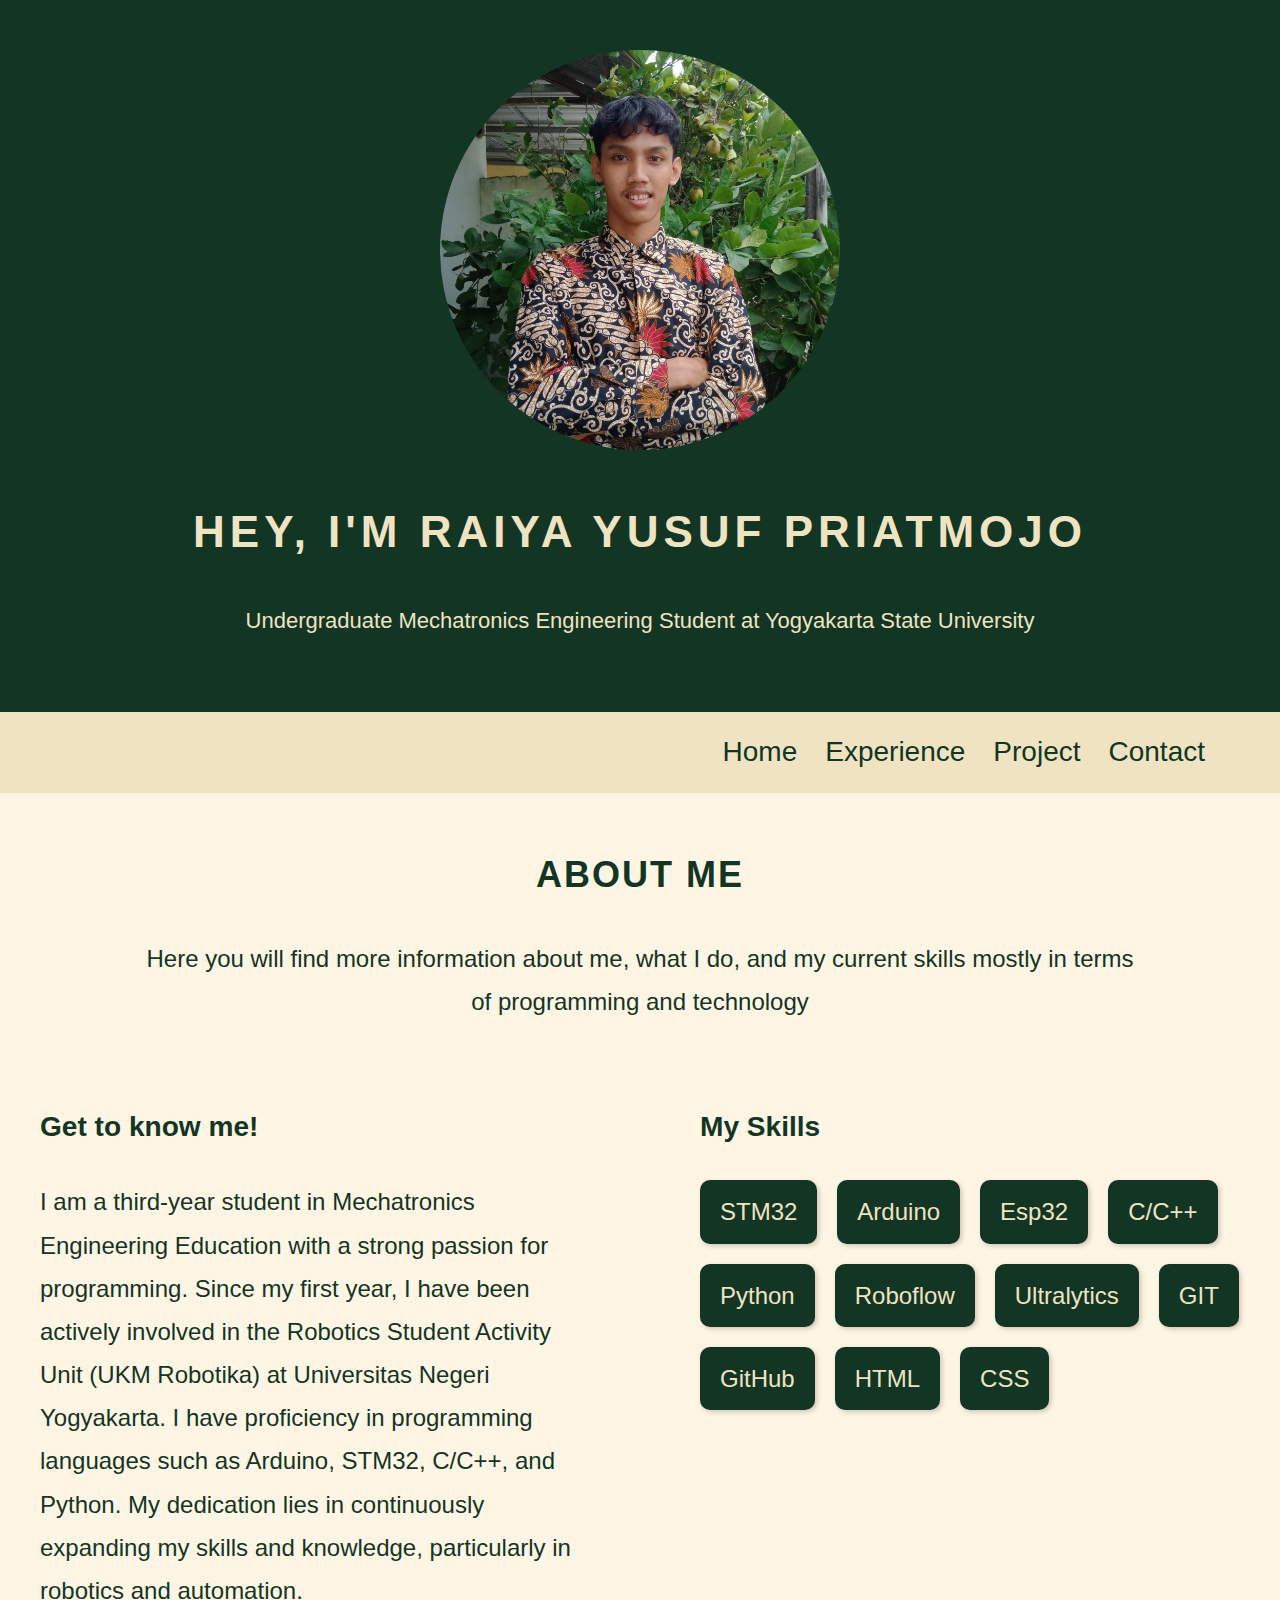
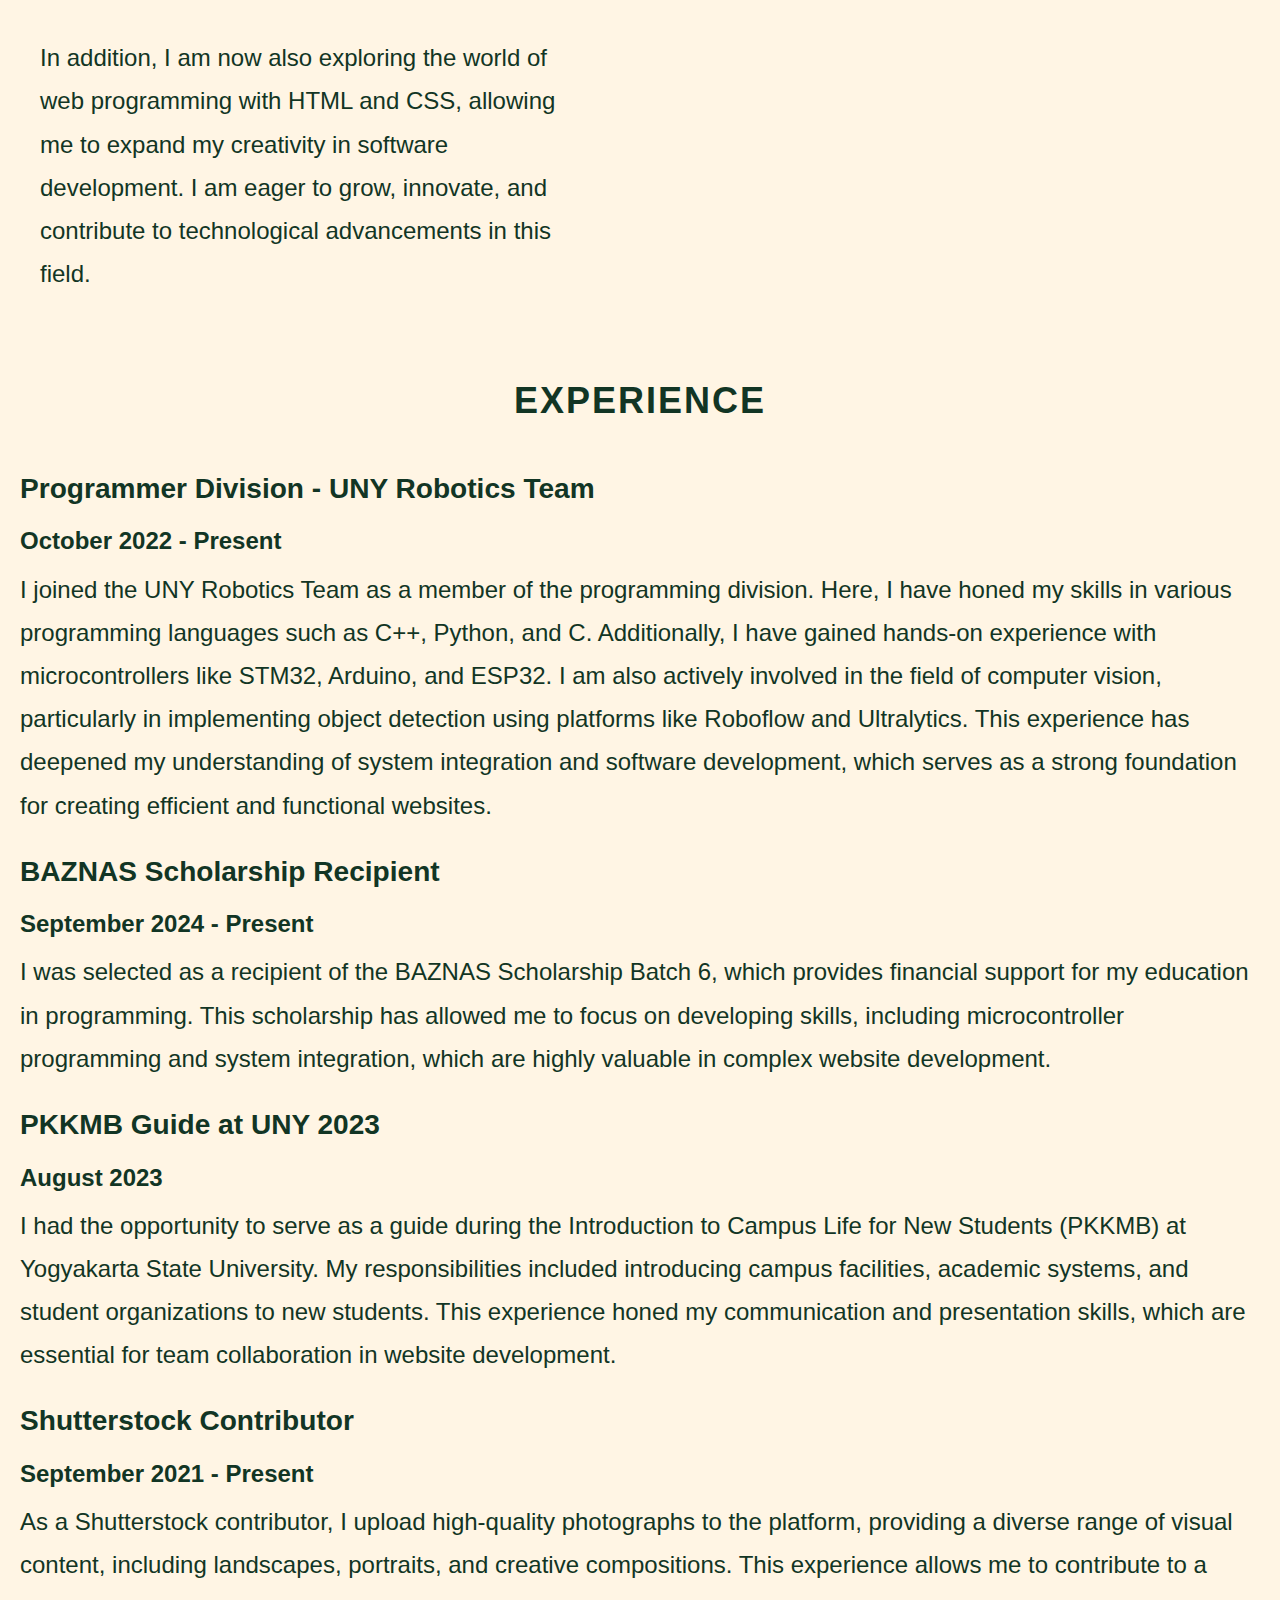
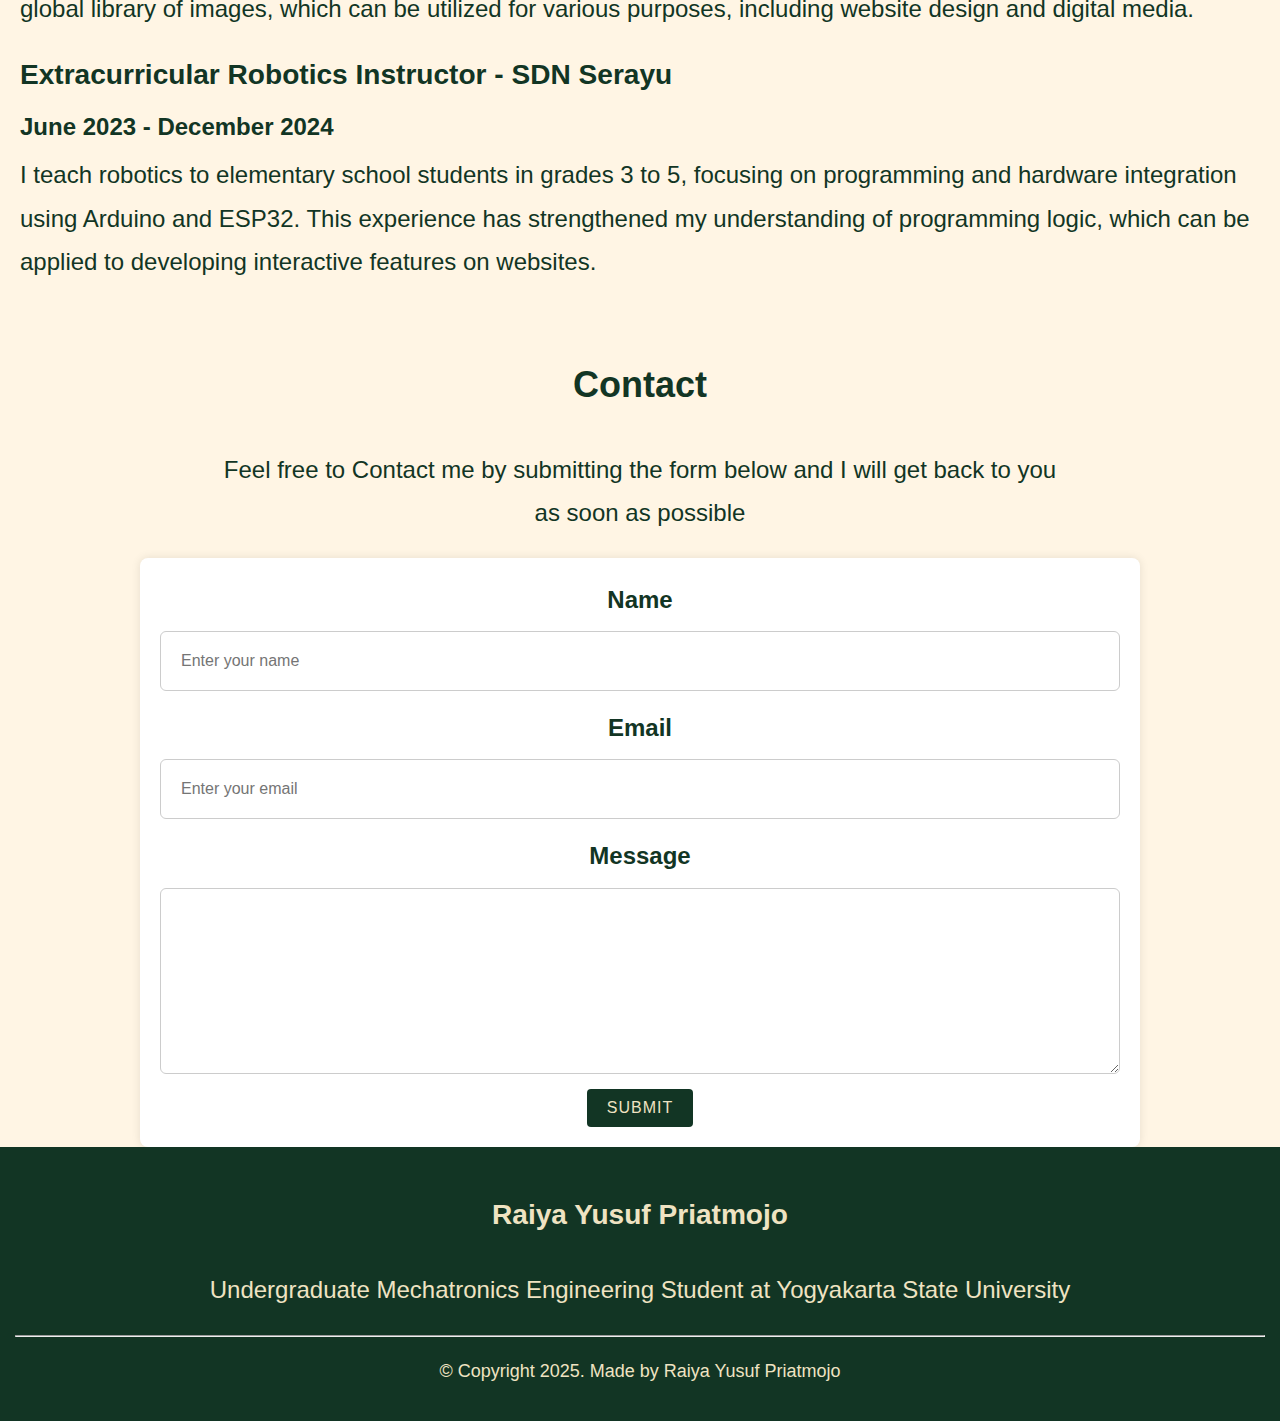
==== TugasAkhirPortofolio/index.html @ 65254d88 "first bgtt" ====
<!DOCTYPE html>
<html lang="en">
  <head>
    <meta charset="UTF-8" />
    <meta name="viewport" content="width=device-width, initial-scale=1.0" />
    <title>Portofolio Yusuf</title>
    <link rel="stylesheet" href="assets\css\styles.css" />
  </head>
  <!-- ################## -->
  <body>
    <header>
      <div class="jumbotron">
        <img src="assets\img\yusuf.jpg" id="profileYusuf" />
        <h1 id="nama">Hey, i'm Raiya Yusuf Priatmojo</h1>
        <p>
          Undergraduate Mechatronics Engineering Student at Yogyakarta State
          University
        </p>
      </div>

      <nav>
        <ul>
          <li><a href="#home">Home</a></li>
          <li><a href="#experience">Experience</a></li>
          <li><a href="#project">Project</a></li>
          <li><a href="#contact">Contact</a></li>
        </ul>
      </nav>
    </header>

    <!-- ---------------- -->

    <main>
      <div id="content">
        <article class="about">
          <div id="aboutMe">
            <h2>About Me</h2>
            <p>
              Here you will find more information about me, what I do, and my
              current skills mostly in terms <br />
              of programming and technology
            </p>
          </div>
          <div class="about-container">
            <div id="getToKnowMe">
              <h3>Get to know me!</h3>
              <p>
                I am a third-year student in Mechatronics Engineering Education
                with a strong passion for programming. Since my first year, I
                have been actively involved in the Robotics Student Activity
                Unit (UKM Robotika) at Universitas Negeri Yogyakarta. I have
                proficiency in programming languages such as Arduino, STM32,
                C/C++, and Python. My dedication lies in continuously expanding
                my skills and knowledge, particularly in robotics and
                automation.
              </p>
              <p>
                In addition, I am now also exploring the world of web
                programming with HTML and CSS, allowing me to expand my
                creativity in software development. I am eager to grow,
                innovate, and contribute to technological advancements in this
                field.
              </p>
            </div>
            <div class="skills">
              <h3>My Skills</h3>
              <div class="skill-box">
                <span>STM32</span>
                <span>Arduino</span>
                <span>Esp32</span>
                <span>C/C++</span>
                <span>Python</span>
                <span>Roboflow</span>
                <span>Ultralytics</span>
                <span>GIT</span>
                <span>GitHub</span>
                <span>HTML</span>
                <span>CSS</span>
              </div>
            </div>
          </div>
        </article>
        <!--  -->
        <article id="experience">
          <h2>Experience</h2>
          <h3>Programmer Division - UNY Robotics Team</h3>
          <h4>October 2022 - Present</h4>
          <p>
            I joined the UNY Robotics Team as a member of the programming
            division. Here, I have honed my skills in various programming
            languages such as C++, Python, and C. Additionally, I have gained
            hands-on experience with microcontrollers like STM32, Arduino, and
            ESP32. I am also actively involved in the field of computer vision,
            particularly in implementing object detection using platforms like
            Roboflow and Ultralytics. This experience has deepened my
            understanding of system integration and software development, which
            serves as a strong foundation for creating efficient and functional
            websites.
          </p>
          <h3>BAZNAS Scholarship Recipient</h3>
          <h4>September 2024 - Present</h4>
          <p>
            I was selected as a recipient of the BAZNAS Scholarship Batch 6,
            which provides financial support for my education in programming.
            This scholarship has allowed me to focus on developing skills,
            including microcontroller programming and system integration, which
            are highly valuable in complex website development.
          </p>
          <h3>PKKMB Guide at UNY 2023</h3>
          <h4>August 2023</h4>
          <p>
            I had the opportunity to serve as a guide during the Introduction to
            Campus Life for New Students (PKKMB) at Yogyakarta State University.
            My responsibilities included introducing campus facilities, academic
            systems, and student organizations to new students. This experience
            honed my communication and presentation skills, which are essential
            for team collaboration in website development.
          </p>
          <h3>Shutterstock Contributor</h3>
          <h4>September 2021 - Present</h4>
          <p>
            As a Shutterstock contributor, I upload high-quality photographs to
            the platform, providing a diverse range of visual content, including
            landscapes, portraits, and creative compositions. This experience
            allows me to contribute to a global library of images, which can be
            utilized for various purposes, including website design and digital
            media.
          </p>
          <h3>Extracurricular Robotics Instructor - SDN Serayu</h3>
          <h4>June 2023 - December 2024</h4>
          <p>
            I teach robotics to elementary school students in grades 3 to 5,
            focusing on programming and hardware integration using Arduino and
            ESP32. This experience has strengthened my understanding of
            programming logic, which can be applied to developing interactive
            features on websites.
          </p>
        </article>
      </div>
      <!--  -->
      <aside>
        <article id="contact">
          <div class="contactAwal">
            <h2>Contact</h2>
            <p>
              Feel free to Contact me by submitting the form below and I will
              get back to you <br />as soon as possible
            </p>
            <div class="formPertanyaan">
              <form action="">
                <label for="name">Name</label>
                <input
                  type="text"
                  id="name"
                  name="name"
                  placeholder="Enter your name"
                />
                <label for="email">Email</label>
                <input
                  type="text"
                  id="email"
                  name="email"
                  placeholder="Enter your email"
                />
                <label for="message">Message</label>
                <textarea
                  type="text"
                  id="message"
                  name="message"
                  placeholder="Enter your message"
                  rows="8"
                >
                </textarea>
                <button type="submit">Submit</button>
              </form>
            </div>
          </div>
        </article>
      </aside>
    </main>

    <!-- ---------------- -->

    <footer>
      <h3>Raiya Yusuf Priatmojo</h3>
      <p>
        Undergraduate Mechatronics Engineering Student at Yogyakarta State
        University
      </p>
      <hr />
      <p class="copyright">
        &#169; Copyright 2025. Made by Raiya Yusuf Priatmojo
      </p>
    </footer>
  </body>
</html>
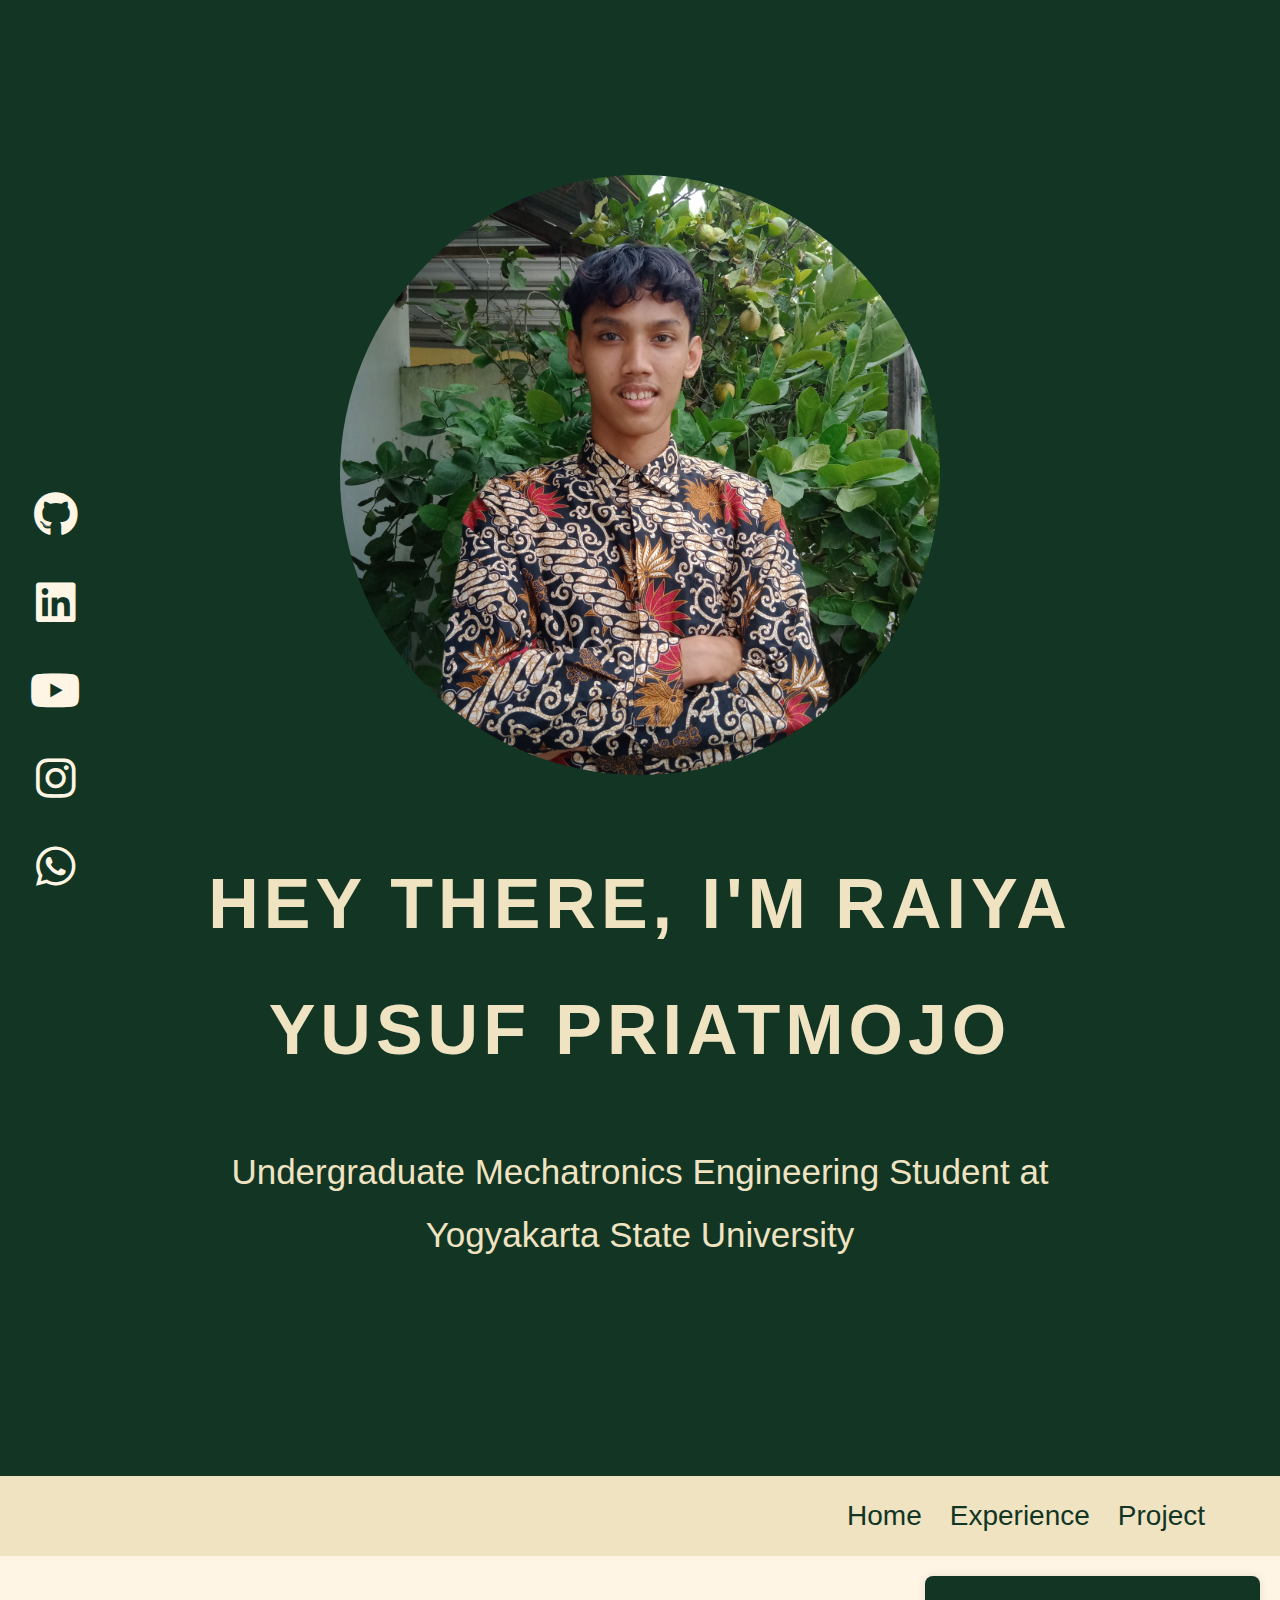
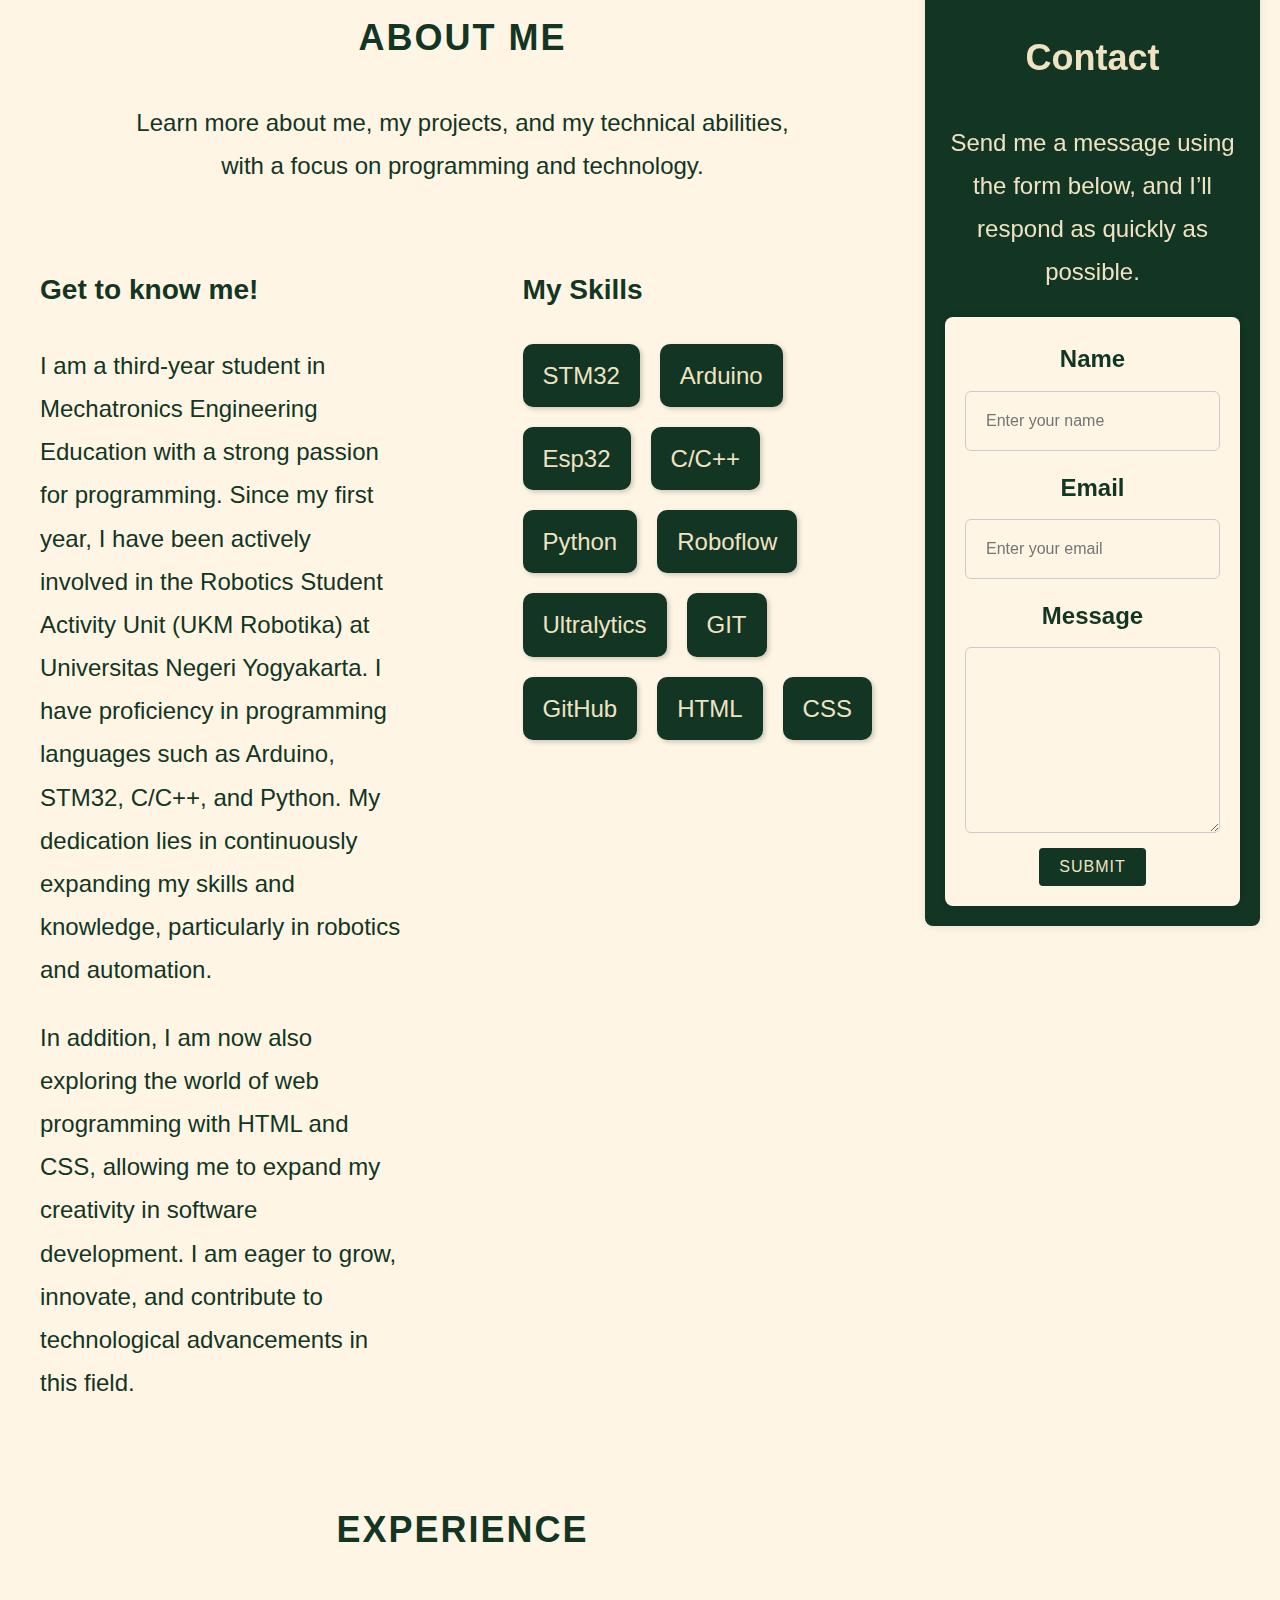
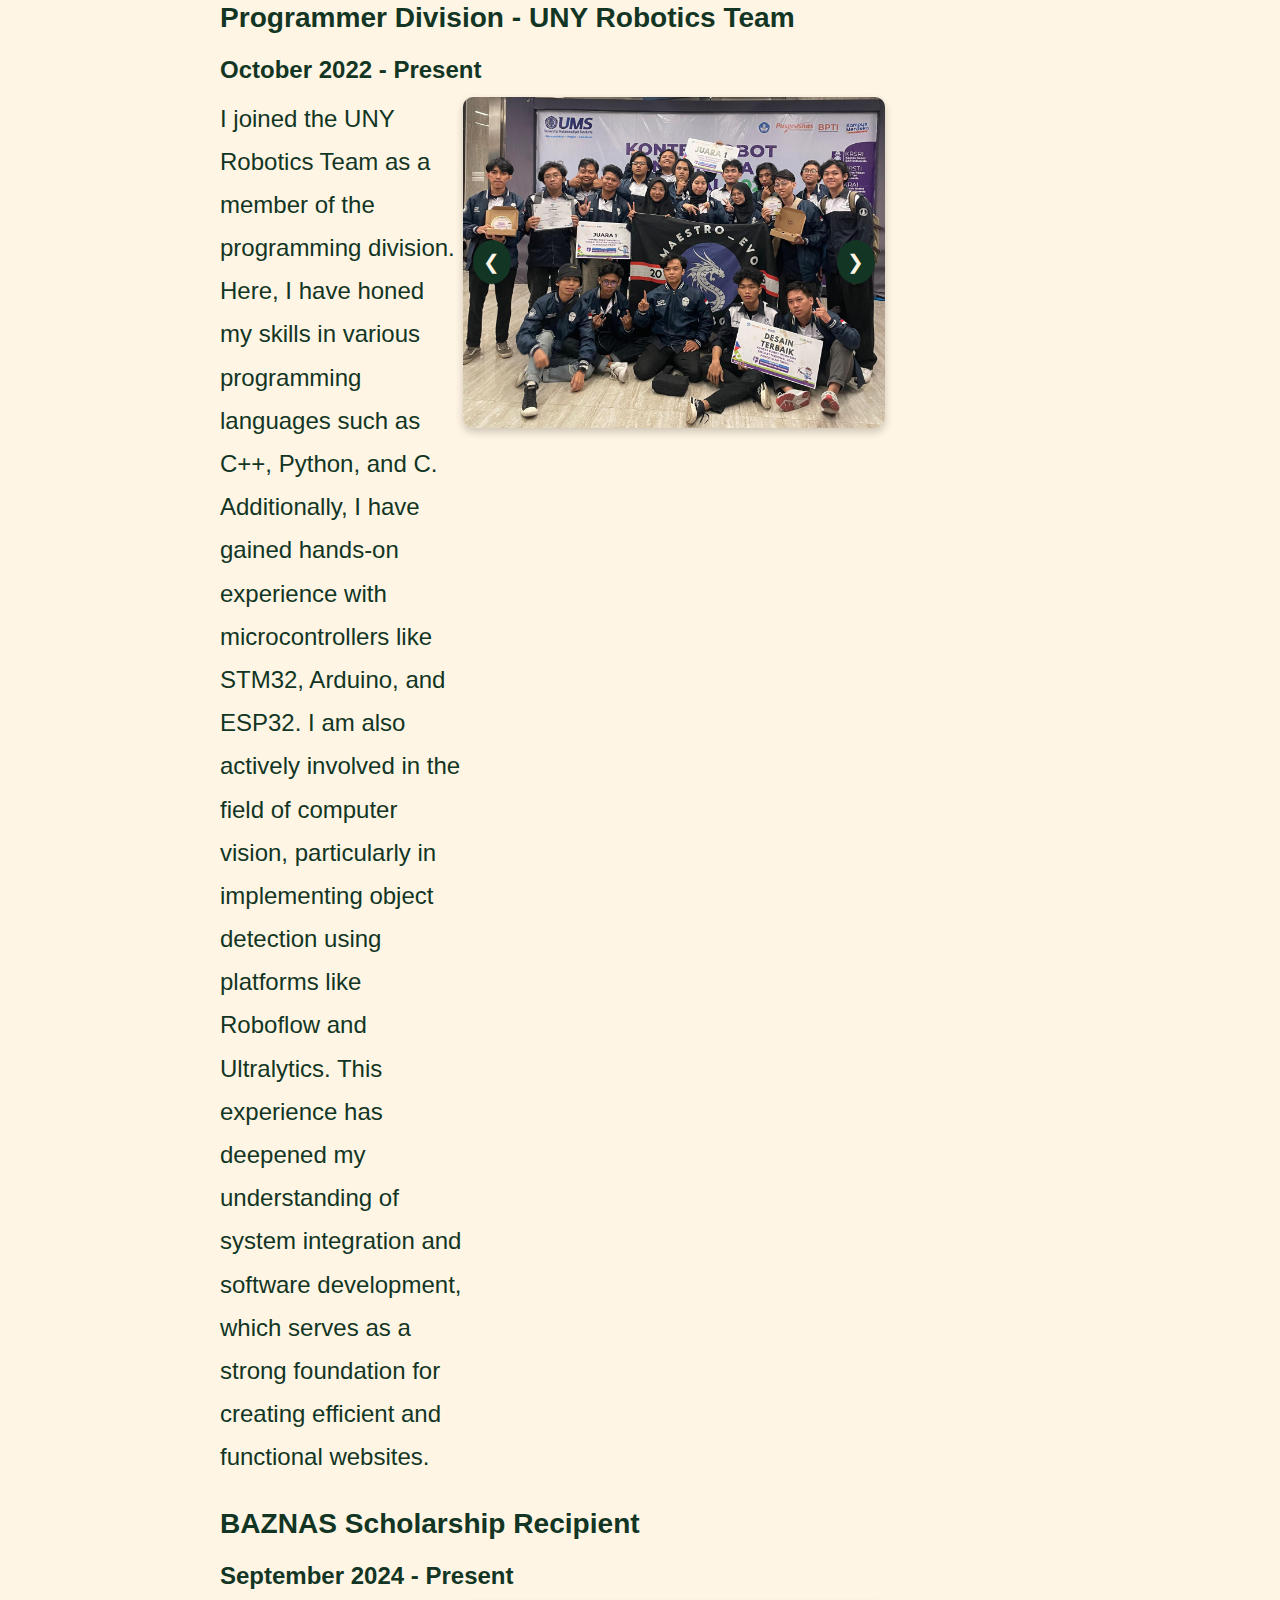
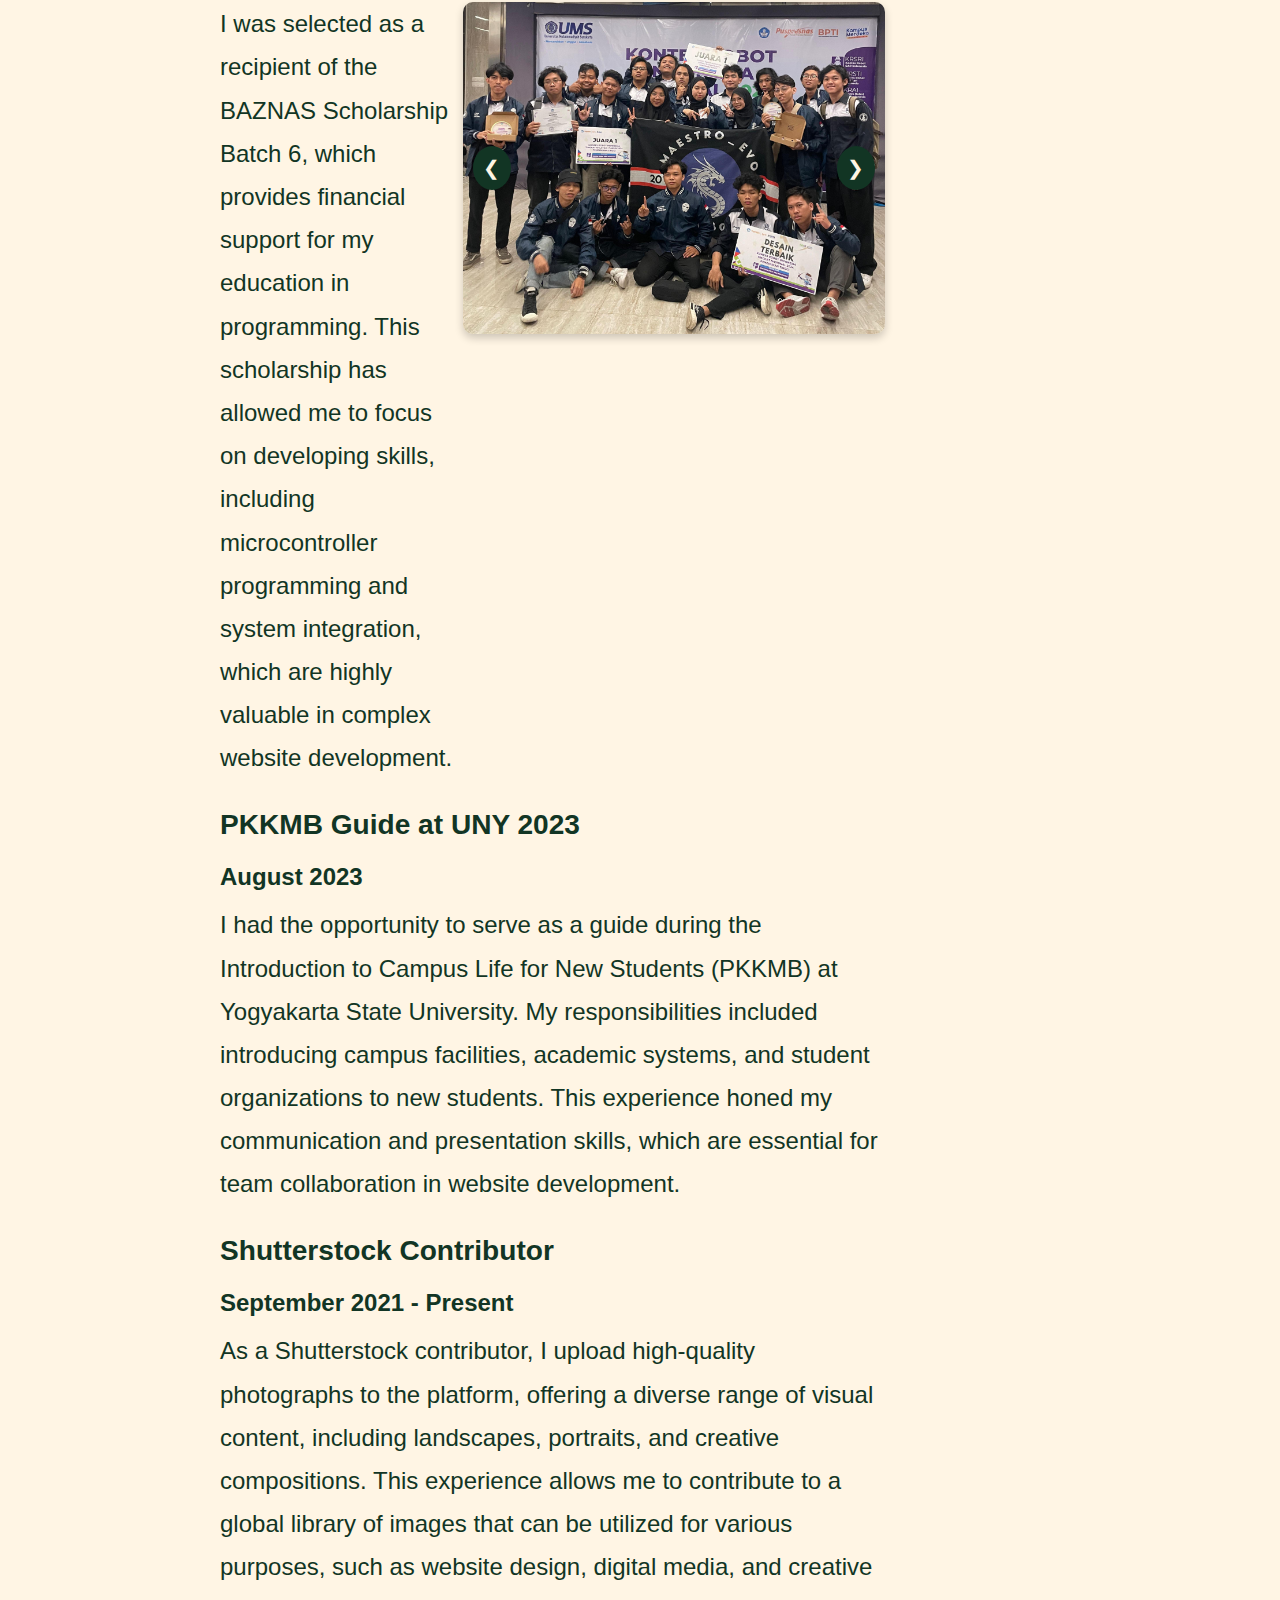
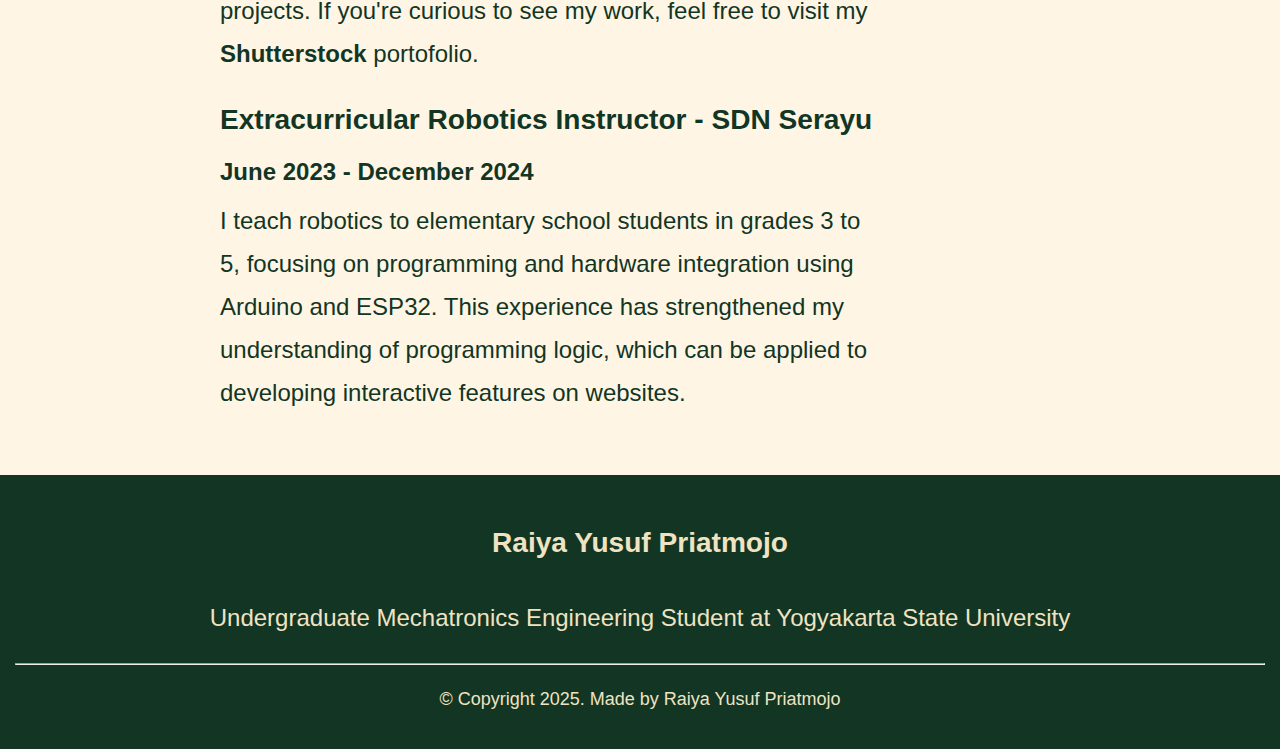
==== commit 3c89d6fb: "up foto" ====
--- a/TugasAkhirPortofolio/index.html
+++ b/TugasAkhirPortofolio/index.html
@@ -5,25 +5,33 @@
     <meta name="viewport" content="width=device-width, initial-scale=1.0" />
     <title>Portofolio Yusuf</title>
     <link rel="stylesheet" href="assets\css\styles.css" />
+    <link rel="stylesheet" href="https://cdnjs.cloudflare.com/ajax/libs/font-awesome/6.0.0/css/all.min.css">
   </head>
   <!-- ################## -->
   <body>
     <header>
       <div class="jumbotron">
+        <div class="sosialLinks">
+          <a href="https://github.com/Raiyayusuf11" target="_blank"><i class="fab fa-github"></i></a>
+          <a href="https://www.linkedin.com/in/raiya-yusuf-priatmojo" target="_blank"><i class="fab fa-linkedin"></i></a>
+          <a href="https://www.youtube.com/@raiyayusuf11" target="_blank"><i class="fab fa-youtube"></i></a>
+          <a href="https://www.instagram.com/raiyaysf_" target="_blank"><i class="fab fa-instagram"></i></a>
+          <a href="https://wa.link/gse75a" target="_blank"><i class="fab fa-whatsapp"></i></a>
+          <a href="https://www.shutterstock.com/g/Raiya_Yusuf" target="_blank"><i class="fab fa-shutterstock"></i></a>
+        </div>
         <img src="assets\img\yusuf.jpg" id="profileYusuf" />
-        <h1 id="nama">Hey, i'm Raiya Yusuf Priatmojo</h1>
+        <h1 id="nama">Hey There, i'm Raiya Yusuf Priatmojo</h1>
         <p>
-          Undergraduate Mechatronics Engineering Student at Yogyakarta State
-          University
+          Undergraduate Mechatronics Engineering Student at Yogyakarta State University
         </p>
       </div>
 
       <nav>
         <ul>
-          <li><a href="#home">Home</a></li>
+          <li><a href="#about">Home</a></li>
           <li><a href="#experience">Experience</a></li>
           <li><a href="#project">Project</a></li>
-          <li><a href="#contact">Contact</a></li>
+          <!-- <li><a href="#contact">Contact</a></li> -->
         </ul>
       </nav>
     </header>
@@ -32,13 +40,12 @@
 
     <main>
       <div id="content">
-        <article class="about">
+        <article class="about" id="about">
           <div id="aboutMe">
             <h2>About Me</h2>
             <p>
-              Here you will find more information about me, what I do, and my
-              current skills mostly in terms <br />
-              of programming and technology
+              Learn more about me, my projects, and my technical abilities,
+              <br />with a focus on programming and technology.
             </p>
           </div>
           <div class="about-container">
@@ -85,27 +92,77 @@
           <h2>Experience</h2>
           <h3>Programmer Division - UNY Robotics Team</h3>
           <h4>October 2022 - Present</h4>
-          <p>
-            I joined the UNY Robotics Team as a member of the programming
-            division. Here, I have honed my skills in various programming
-            languages such as C++, Python, and C. Additionally, I have gained
-            hands-on experience with microcontrollers like STM32, Arduino, and
-            ESP32. I am also actively involved in the field of computer vision,
-            particularly in implementing object detection using platforms like
-            Roboflow and Ultralytics. This experience has deepened my
-            understanding of system integration and software development, which
-            serves as a strong foundation for creating efficient and functional
-            websites.
-          </p>
+          <div class="experienceContent">
+            <div class="textContent">
+              <p>
+                I joined the UNY Robotics Team as a member of the programming
+                division. Here, I have honed my skills in various programming
+                languages such as C++, Python, and C. Additionally, I have gained
+                hands-on experience with microcontrollers like STM32, Arduino, and
+                ESP32. I am also actively involved in the field of computer
+                vision, particularly in implementing object detection using
+                platforms like Roboflow and Ultralytics. This experience has
+                deepened my understanding of system integration and software
+                development, which serves as a strong foundation for creating
+                efficient and functional websites.
+              </p>
+            </div>
+            <div class="sliderContainer">
+              <div class="slides">
+                <img
+                  src="assets\img\programmer1.jpg"
+                  alt="Foto Robotik 1"
+                  class="imgRobot"
+                />
+                <img
+                  src="assets\img\programmer2.jpg"
+                  alt="Foto Robotik 2"
+                  class="imgRobot"
+                />
+                <img
+                  src="assets\img\programmer3.jpg"
+                  alt="Foto Robotik 2"
+                  class="imgRobot"
+                />
+              </div>
+              <button class="prev">&#10094</button>
+              <button class="next">&#10095</button>
+            </div>
+          </div>
           <h3>BAZNAS Scholarship Recipient</h3>
           <h4>September 2024 - Present</h4>
-          <p>
-            I was selected as a recipient of the BAZNAS Scholarship Batch 6,
-            which provides financial support for my education in programming.
-            This scholarship has allowed me to focus on developing skills,
-            including microcontroller programming and system integration, which
-            are highly valuable in complex website development.
-          </p>
+          <div class="experienceContent">
+            <div class="textContent">
+              <p>
+                I was selected as a recipient of the BAZNAS Scholarship Batch 6,
+                which provides financial support for my education in programming.
+                This scholarship has allowed me to focus on developing skills,
+                including microcontroller programming and system integration, which
+                are highly valuable in complex website development.
+              </p>
+            </div>
+            <div class="sliderContainer">
+              <div class="slides">
+                <img
+                src="assets\img\programmer1.jpg"
+                alt="Foto Robotik 1"
+                class="imgRobot"
+              />
+              <img
+                src="assets\img\programmer2.jpg"
+                alt="Foto Robotik 2"
+                class="imgRobot"
+              />
+              <img
+                src="assets\img\programmer3.jpg"
+                alt="Foto Robotik 2"
+                class="imgRobot"
+              />
+              </div>
+              <button class="prev">&#10094</button>
+              <button class="next">&#10095</button>
+            </div>
+          </div>
           <h3>PKKMB Guide at UNY 2023</h3>
           <h4>August 2023</h4>
           <p>
@@ -119,12 +176,7 @@
           <h3>Shutterstock Contributor</h3>
           <h4>September 2021 - Present</h4>
           <p>
-            As a Shutterstock contributor, I upload high-quality photographs to
-            the platform, providing a diverse range of visual content, including
-            landscapes, portraits, and creative compositions. This experience
-            allows me to contribute to a global library of images, which can be
-            utilized for various purposes, including website design and digital
-            media.
+            As a Shutterstock contributor, I upload high-quality photographs to the platform, offering a diverse range of visual content, including landscapes, portraits, and creative compositions. This experience allows me to contribute to a global library of images that can be utilized for various purposes, such as website design, digital media, and creative projects. If you're curious to see my work, feel free to visit my <a href="https://www.shutterstock.com/g/Raiya_Yusuf">Shutterstock</a> portofolio.
           </p>
           <h3>Extracurricular Robotics Instructor - SDN Serayu</h3>
           <h4>June 2023 - December 2024</h4>
@@ -143,8 +195,8 @@
           <div class="contactAwal">
             <h2>Contact</h2>
             <p>
-              Feel free to Contact me by submitting the form below and I will
-              get back to you <br />as soon as possible
+              Send me a message using the form below, and I’ll respond as
+              quickly as possible.
             </p>
             <div class="formPertanyaan">
               <form action="">
@@ -192,5 +244,6 @@
         &#169; Copyright 2025. Made by Raiya Yusuf Priatmojo
       </p>
     </footer>
+    <script src="assets/js/script.js"></script>
   </body>
 </html>
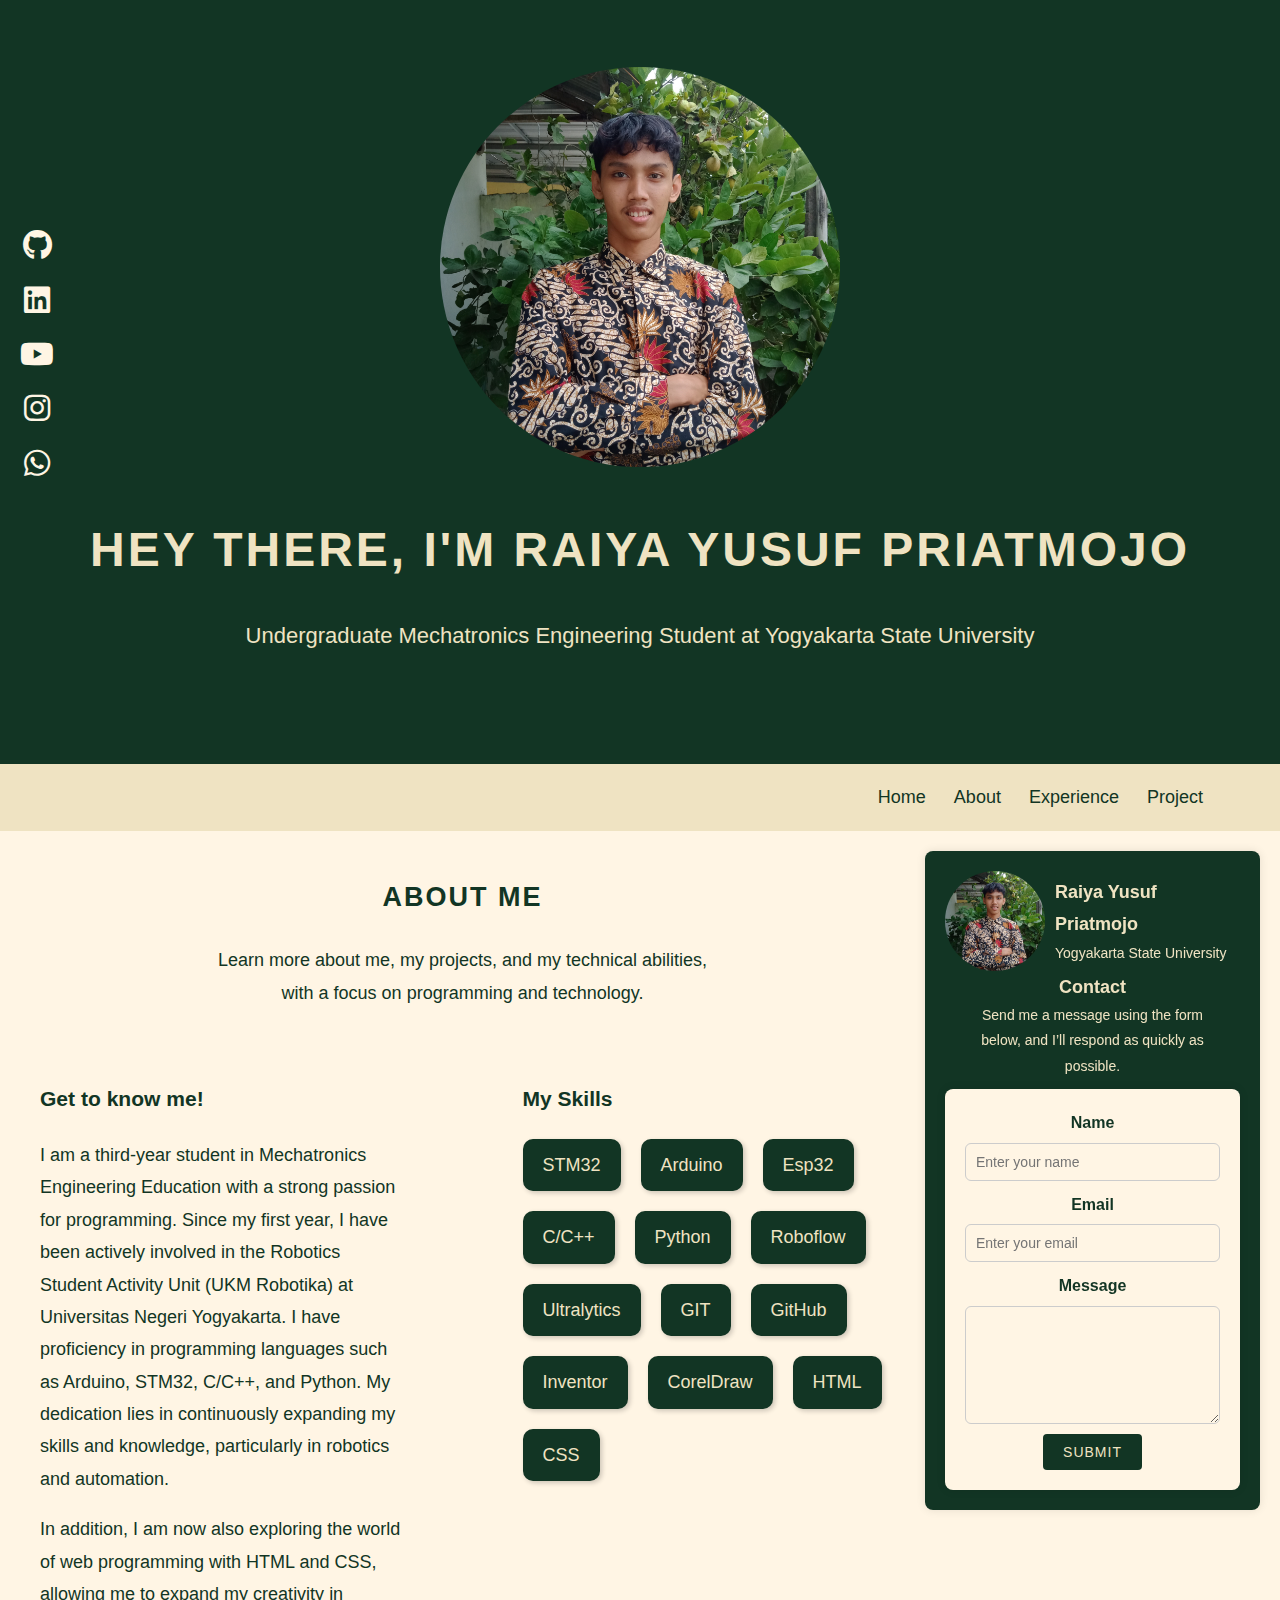
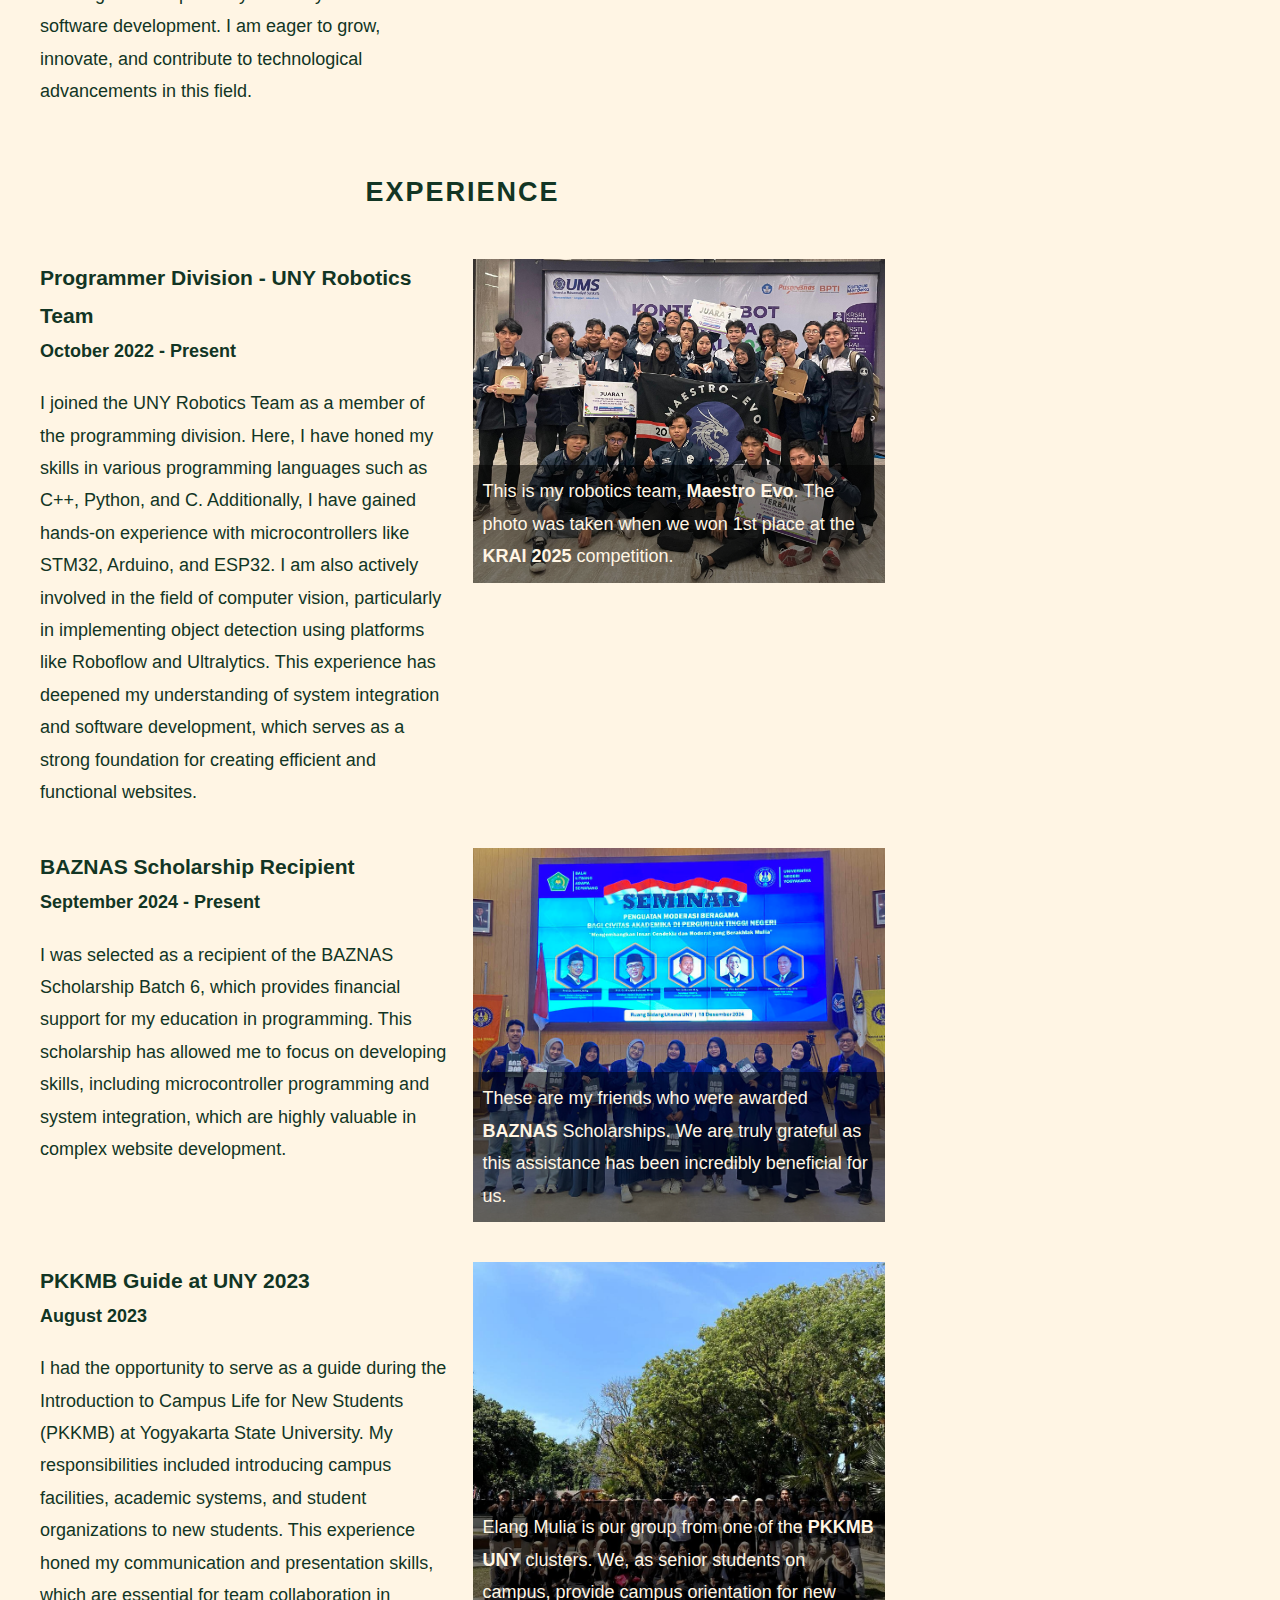
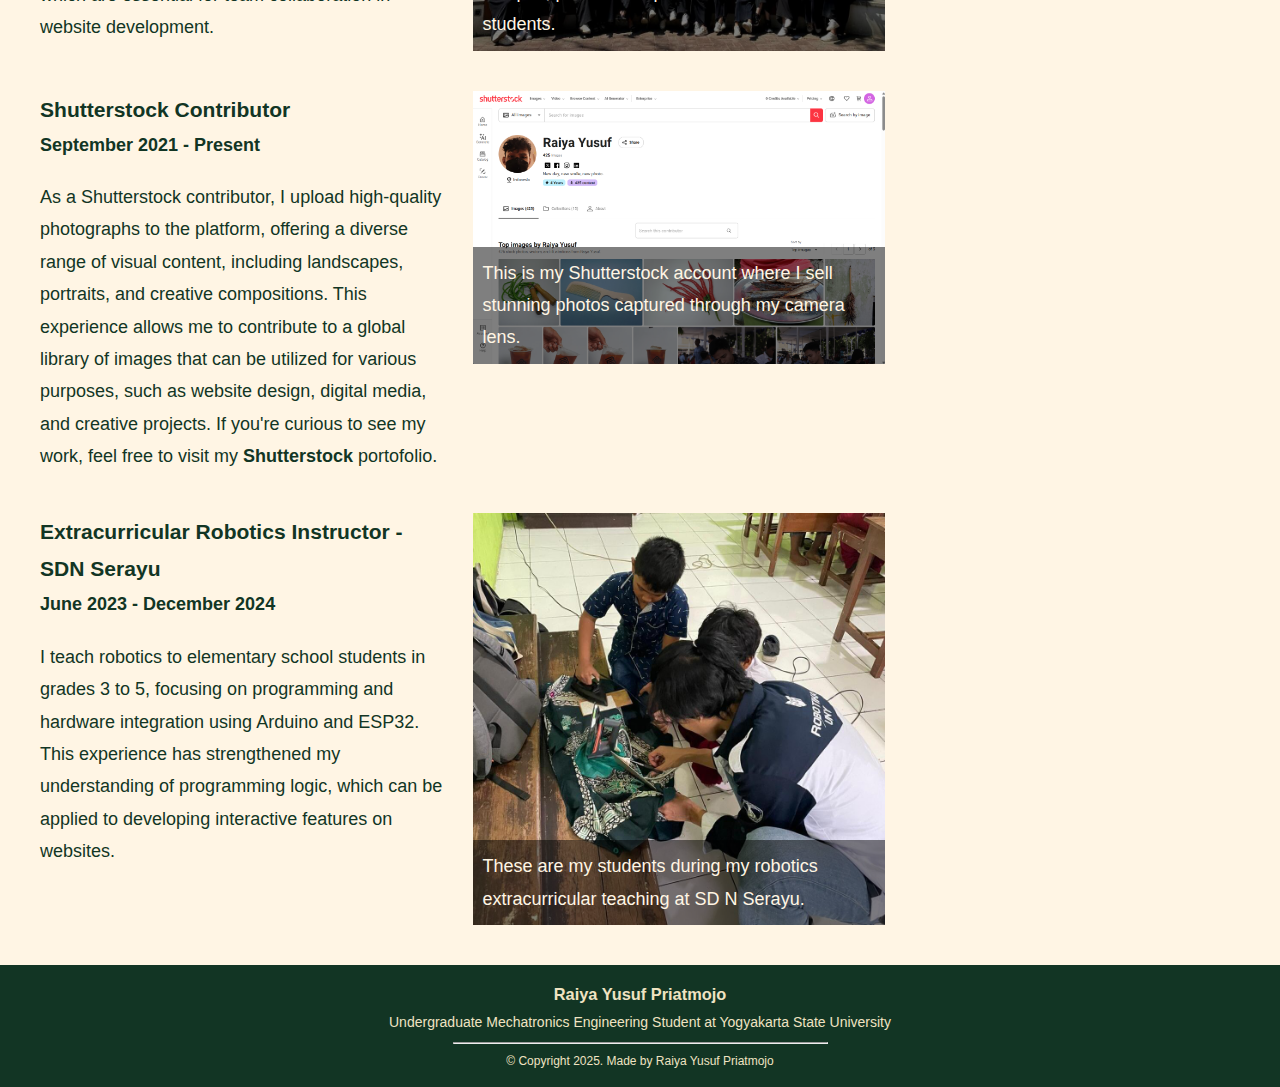
==== commit 4fd3b635: "hampir kelarr" ====
--- a/TugasAkhirPortofolio/index.html
+++ b/TugasAkhirPortofolio/index.html
@@ -5,33 +5,62 @@
     <meta name="viewport" content="width=device-width, initial-scale=1.0" />
     <title>Portofolio Yusuf</title>
     <link rel="stylesheet" href="assets\css\styles.css" />
-    <link rel="stylesheet" href="https://cdnjs.cloudflare.com/ajax/libs/font-awesome/6.0.0/css/all.min.css">
+    <link
+      rel="stylesheet"
+      href="https://cdnjs.cloudflare.com/ajax/libs/font-awesome/6.0.0/css/all.min.css"
+    />
   </head>
   <!-- ################## -->
   <body>
     <header>
       <div class="jumbotron">
         <div class="sosialLinks">
-          <a href="https://github.com/Raiyayusuf11" target="_blank"><i class="fab fa-github"></i></a>
-          <a href="https://www.linkedin.com/in/raiya-yusuf-priatmojo" target="_blank"><i class="fab fa-linkedin"></i></a>
-          <a href="https://www.youtube.com/@raiyayusuf11" target="_blank"><i class="fab fa-youtube"></i></a>
-          <a href="https://www.instagram.com/raiyaysf_" target="_blank"><i class="fab fa-instagram"></i></a>
-          <a href="https://wa.link/gse75a" target="_blank"><i class="fab fa-whatsapp"></i></a>
-          <a href="https://www.shutterstock.com/g/Raiya_Yusuf" target="_blank"><i class="fab fa-shutterstock"></i></a>
+          <a href="https://github.com/Raiyayusuf11" target="_blank"
+            ><i class="fab fa-github"></i
+          ></a>
+          <a
+            href="https://www.linkedin.com/in/raiya-yusuf-priatmojo"
+            target="_blank"
+            ><i class="fab fa-linkedin"></i
+          ></a>
+          <a href="https://www.youtube.com/@raiyayusuf11" target="_blank"
+            ><i class="fab fa-youtube"></i
+          ></a>
+          <a href="https://www.instagram.com/raiyaysf_" target="_blank"
+            ><i class="fab fa-instagram"></i
+          ></a>
+          <a href="https://wa.link/gse75a" target="_blank"
+            ><i class="fab fa-whatsapp"></i
+          ></a>
+          <a href="https://www.shutterstock.com/g/Raiya_Yusuf" target="_blank"
+            ><i class="fab fa-shutterstock"></i
+          ></a>
         </div>
         <img src="assets\img\yusuf.jpg" id="profileYusuf" />
-        <h1 id="nama">Hey There, i'm Raiya Yusuf Priatmojo</h1>
-        <p>
-          Undergraduate Mechatronics Engineering Student at Yogyakarta State University
-        </p>
+        <div class="textJumbotron">
+          <h1 id="nama">Hey There, i'm Raiya Yusuf Priatmojo</h1>
+          <p>
+            Undergraduate Mechatronics Engineering Student at Yogyakarta State
+            University
+          </p>
+        </div>
       </div>
 
       <nav>
         <ul>
-          <li><a href="#about">Home</a></li>
-          <li><a href="#experience">Experience</a></li>
+          <li><a href="#profileYusuf">Home</a></li>
+          <li><a href="#aboutMe">About</a></li>
+          <li class="dropdown">
+            <a href="#experience">Experience</a>
+            <ul class="dropdownMenu">
+              <li><a href="#programmer">Programmer</a></li>
+              <li><a href="#baznas">BAZNAS</a></li>
+              <li><a href="#pkkmb">PKKMB</a></li>
+              <li><a href="#shutterstock">Shutterstock</a></li>
+              <li><a href="#extracurricular">Extracurricular</a></li>
+            </ul>
+          </li>
           <li><a href="#project">Project</a></li>
-          <!-- <li><a href="#contact">Contact</a></li> -->
         </ul>
       </nav>
     </header>
@@ -81,6 +110,8 @@
                 <span>Ultralytics</span>
                 <span>GIT</span>
                 <span>GitHub</span>
+                <span>Inventor</span>
+                <span>CorelDraw</span>
                 <span>HTML</span>
                 <span>CSS</span>
               </div>
@@ -88,109 +119,189 @@
           </div>
         </article>
         <!--  -->
-        <article id="experience">
+        <article class="experience" id="experience">
           <h2>Experience</h2>
-          <h3>Programmer Division - UNY Robotics Team</h3>
-          <h4>October 2022 - Present</h4>
-          <div class="experienceContent">
-            <div class="textContent">
+
+          <div class="experienceContainer" id="programmer">
+            <div class="contentExperience">
+              <h3>Programmer Division - UNY Robotics Team</h3>
+              <h4>October 2022 - Present</h4>
               <p>
                 I joined the UNY Robotics Team as a member of the programming
                 division. Here, I have honed my skills in various programming
-                languages such as C++, Python, and C. Additionally, I have gained
-                hands-on experience with microcontrollers like STM32, Arduino, and
-                ESP32. I am also actively involved in the field of computer
-                vision, particularly in implementing object detection using
-                platforms like Roboflow and Ultralytics. This experience has
-                deepened my understanding of system integration and software
+                languages such as C++, Python, and C. Additionally, I have
+                gained hands-on experience with microcontrollers like STM32,
+                Arduino, and ESP32. I am also actively involved in the field of
+                computer vision, particularly in implementing object detection
+                using platforms like Roboflow and Ultralytics. This experience
+                has deepened my understanding of system integration and software
                 development, which serves as a strong foundation for creating
                 efficient and functional websites.
               </p>
             </div>
-            <div class="sliderContainer">
-              <div class="slides">
+            <div class="imageExperience">
+              <div class="container">
                 <img
                   src="assets\img\programmer1.jpg"
-                  alt="Foto Robotik 1"
-                  class="imgRobot"
-                />
-                <img
-                  src="assets\img\programmer2.jpg"
-                  alt="Foto Robotik 2"
-                  class="imgRobot"
-                />
-                <img
-                  src="assets\img\programmer3.jpg"
-                  alt="Foto Robotik 2"
-                  class="imgRobot"
-                />
-              </div>
-              <button class="prev">&#10094</button>
-              <button class="next">&#10095</button>
-            </div>
-          </div>
-          <h3>BAZNAS Scholarship Recipient</h3>
-          <h4>September 2024 - Present</h4>
-          <div class="experienceContent">
-            <div class="textContent">
+                  alt="Image Maestro Evo Team"
+                  style="width: 100%"
+                />
+                <div class="contentImg">
+                  <p>
+                    This is my robotics team, <b>Maestro Evo</b>. The photo was
+                    taken when we won 1st place at the
+                    <b>KRAI 2025</b> competition.
+                  </p>
+                </div>
+              </div>
+            </div>
+          </div>
+          <div class="experienceContainer" id="baznas">
+            <div class="contentExperience">
+              <h3>BAZNAS Scholarship Recipient</h3>
+              <h4>September 2024 - Present</h4>
               <p>
                 I was selected as a recipient of the BAZNAS Scholarship Batch 6,
-                which provides financial support for my education in programming.
-                This scholarship has allowed me to focus on developing skills,
-                including microcontroller programming and system integration, which
-                are highly valuable in complex website development.
-              </p>
-            </div>
-            <div class="sliderContainer">
-              <div class="slides">
-                <img
-                src="assets\img\programmer1.jpg"
-                alt="Foto Robotik 1"
-                class="imgRobot"
-              />
-              <img
-                src="assets\img\programmer2.jpg"
-                alt="Foto Robotik 2"
-                class="imgRobot"
-              />
-              <img
-                src="assets\img\programmer3.jpg"
-                alt="Foto Robotik 2"
-                class="imgRobot"
-              />
-              </div>
-              <button class="prev">&#10094</button>
-              <button class="next">&#10095</button>
-            </div>
-          </div>
-          <h3>PKKMB Guide at UNY 2023</h3>
-          <h4>August 2023</h4>
-          <p>
-            I had the opportunity to serve as a guide during the Introduction to
-            Campus Life for New Students (PKKMB) at Yogyakarta State University.
-            My responsibilities included introducing campus facilities, academic
-            systems, and student organizations to new students. This experience
-            honed my communication and presentation skills, which are essential
-            for team collaboration in website development.
-          </p>
-          <h3>Shutterstock Contributor</h3>
-          <h4>September 2021 - Present</h4>
-          <p>
-            As a Shutterstock contributor, I upload high-quality photographs to the platform, offering a diverse range of visual content, including landscapes, portraits, and creative compositions. This experience allows me to contribute to a global library of images that can be utilized for various purposes, such as website design, digital media, and creative projects. If you're curious to see my work, feel free to visit my <a href="https://www.shutterstock.com/g/Raiya_Yusuf">Shutterstock</a> portofolio.
-          </p>
-          <h3>Extracurricular Robotics Instructor - SDN Serayu</h3>
-          <h4>June 2023 - December 2024</h4>
-          <p>
-            I teach robotics to elementary school students in grades 3 to 5,
-            focusing on programming and hardware integration using Arduino and
-            ESP32. This experience has strengthened my understanding of
-            programming logic, which can be applied to developing interactive
-            features on websites.
-          </p>
+                which provides financial support for my education in
+                programming. This scholarship has allowed me to focus on
+                developing skills, including microcontroller programming and
+                system integration, which are highly valuable in complex website
+                development.
+              </p>
+            </div>
+            <div class="imageExperience">
+              <div class="container">
+                <img
+                  src="assets\img\baznas1.jpg"
+                  alt="Image Baznas Scholarship"
+                  style="width: 100%"
+                />
+                <div class="contentImg">
+                  <p>
+                    These are my friends who were awarded
+                    <b><abbr title="Badan Amil Zakat Nasional">BAZNAS</abbr></b>
+                    Scholarships. We are truly grateful as this assistance has
+                    been incredibly beneficial for us.
+                  </p>
+                </div>
+              </div>
+            </div>
+          </div>
+
+          <div class="experienceContainer" id="pkkmb">
+            <div class="contentExperience">
+              <h3>PKKMB Guide at UNY 2023</h3>
+              <h4>August 2023</h4>
+              <p>
+                I had the opportunity to serve as a guide during the
+                Introduction to Campus Life for New Students (PKKMB) at
+                Yogyakarta State University. My responsibilities included
+                introducing campus facilities, academic systems, and student
+                organizations to new students. This experience honed my
+                communication and presentation skills, which are essential for
+                team collaboration in website development.
+              </p>
+            </div>
+            <div class="imageExperience">
+              <div class="container">
+                <img
+                  src="assets\img\pkkmb1.jpg"
+                  alt="Image PKKMB UNY"
+                  style="width: 100%"
+                />
+                <div class="contentImg">
+                  <p>
+                    Elang Mulia is our group from one of the
+                    <b
+                      ><abbr
+                        title="Pengenalan Kehidupan Kampus Mahasiswa Baru UNY"
+                        >PKKMB UNY</abbr
+                      ></b
+                    >
+                    clusters. We, as senior students on campus, provide campus
+                    orientation for new students.
+                  </p>
+                </div>
+              </div>
+            </div>
+          </div>
+          <div class="experienceContainer" id="shutterstock">
+            <div class="contentExperience">
+              <h3>Shutterstock Contributor</h3>
+              <h4>September 2021 - Present</h4>
+              <p>
+                As a Shutterstock contributor, I upload high-quality photographs
+                to the platform, offering a diverse range of visual content,
+                including landscapes, portraits, and creative compositions. This
+                experience allows me to contribute to a global library of images
+                that can be utilized for various purposes, such as website
+                design, digital media, and creative projects. If you're curious
+                to see my work, feel free to visit my
+                <a
+                  href="https://www.shutterstock.com/g/Raiya_Yusuf"
+                  class="shutterstockLink"
+                  >Shutterstock</a
+                >
+                portofolio.
+              </p>
+            </div>
+            <div class="imageExperience">
+              <div class="container">
+                <img
+                  src="assets\img\shutterstock1.png"
+                  alt="Image Shutterstock Account"
+                  style="width: 100%"
+                />
+                <div class="contentImg">
+                  <p>
+                    This is my Shutterstock account where I sell stunning photos
+                    captured through my camera lens.
+                  </p>
+                </div>
+              </div>
+            </div>
+          </div>
+          <div class="experienceContainer" id="extracurricular">
+            <div class="contentExperience">
+              <h3>Extracurricular Robotics Instructor - SDN Serayu</h3>
+              <h4>June 2023 - December 2024</h4>
+              <p>
+                I teach robotics to elementary school students in grades 3 to 5,
+                focusing on programming and hardware integration using Arduino
+                and ESP32. This experience has strengthened my understanding of
+                programming logic, which can be applied to developing
+                interactive features on websites.
+              </p>
+            </div>
+            <div class="imageExperience">
+              <div class="container">
+                <img
+                  src="assets\img\robotik1.jpg"
+                  alt="Image Extracurricular SDN Serayu"
+                  style="width: 100%"
+                />
+                <div class="contentImg">
+                  <p>
+                    These are my students during my robotics extracurricular
+                    teaching at SD N Serayu.
+                  </p>
+                </div>
+              </div>
+            </div>
+          </div>
         </article>
       </div>
       <!--  -->
       <aside>
+        <div class="contactHeader">
+          <div class="contactProfile">
+            <img src="assets\img\yusuf.jpg" alt="Yusuf Profile" />
+            <div class="contactProfileText">
+              <h2>Raiya Yusuf Priatmojo</h2>
+              <p>Yogyakarta State University</p>
+            </div>
+          </div>
+        </div>
         <article id="contact">
           <div class="contactAwal">
             <h2>Contact</h2>
@@ -198,34 +309,34 @@
               Send me a message using the form below, and I’ll respond as
               quickly as possible.
             </p>
-            <div class="formPertanyaan">
-              <form action="">
-                <label for="name">Name</label>
-                <input
-                  type="text"
-                  id="name"
-                  name="name"
-                  placeholder="Enter your name"
-                />
-                <label for="email">Email</label>
-                <input
-                  type="text"
-                  id="email"
-                  name="email"
-                  placeholder="Enter your email"
-                />
-                <label for="message">Message</label>
-                <textarea
-                  type="text"
-                  id="message"
-                  name="message"
-                  placeholder="Enter your message"
-                  rows="8"
-                >
-                </textarea>
-                <button type="submit">Submit</button>
-              </form>
-            </div>
+          </div>
+          <div class="formPertanyaan">
+            <form action="">
+              <label for="name">Name</label>
+              <input
+                type="text"
+                id="name"
+                name="name"
+                placeholder="Enter your name"
+              />
+              <label for="email">Email</label>
+              <input
+                type="text"
+                id="email"
+                name="email"
+                placeholder="Enter your email"
+              />
+              <label for="message">Message</label>
+              <textarea
+                type="text"
+                id="message"
+                name="message"
+                placeholder="Enter your message"
+                rows="6"
+              >
+              </textarea>
+              <button type="submit">Submit</button>
+            </form>
           </div>
         </article>
       </aside>
